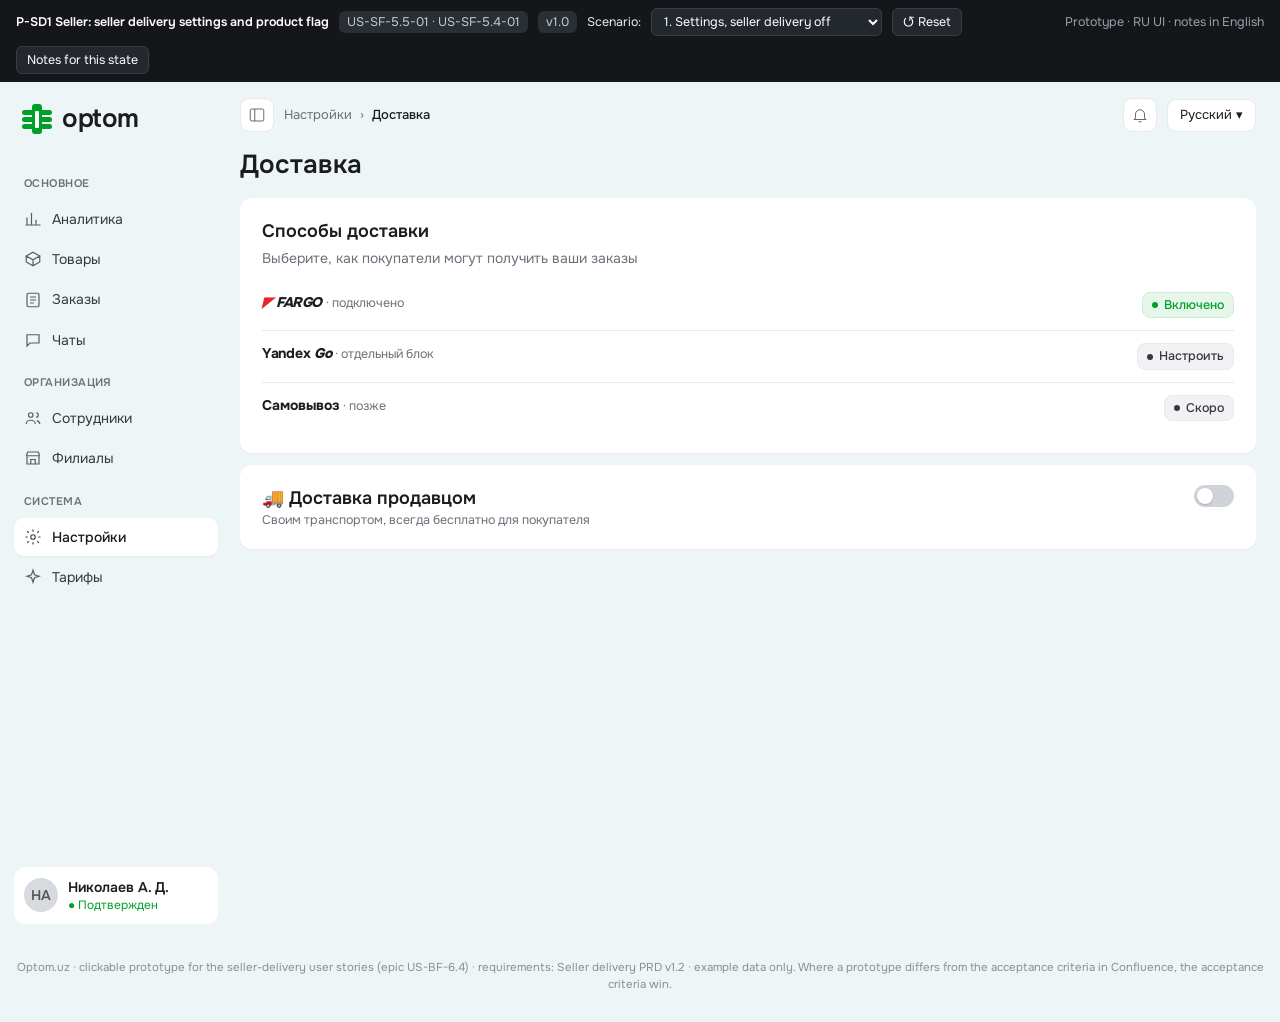
==== p-sd1-seller-settings.html @ 1b6c8b8e "Seller delivery prototypes P-SD1 - P-SD4 v1.0 Co-Authored-By: Claude Opus 5.5 <noreply@anthropic.com" ====
<!doctype html>
<html lang="ru"><head><meta charset="utf-8"><meta name="robots" content="noindex,nofollow"><meta name="viewport" content="width=device-width,initial-scale=1">
<title>P-SD1 Seller: delivery settings</title>
<link rel="preconnect" href="https://fonts.googleapis.com"><link href="https://fonts.googleapis.com/css2?family=Onest:wght@400;500;600;700&display=swap" rel="stylesheet">
<style>/* Optom.uz prototype base — colours and components taken from the Figma exports (Seller website, Buyer website, Super Admin Old) */
:root{
  --green:#00a028; --green-600:#008a22; --green-50:#e6f6ea; --green-100:#cdeed5;
  --ink:#1b1c1f; --ink-2:#38383b; --muted:#6b7079; --muted-2:#8b9189; --line:#e7e9ec; --line-2:#d9dce1;
  --bg:#f3f4f6; --card:#ffffff; --red:#d92d20; --red-50:#fdecec; --amber:#ca8504; --amber-50:#fef7c3;
  --blue:#0c75ed; --blue-50:#e8f2fe; --violet:#7a5af8; --violet-50:#f1edff;
  --radius:12px; --radius-sm:8px;
  --font:"Onest",-apple-system,BlinkMacSystemFont,"Segoe UI",Roboto,sans-serif;
}
*{box-sizing:border-box}
html,body{margin:0;padding:0}
body{font-family:var(--font);font-size:14px;line-height:1.45;color:var(--ink);background:var(--bg)}
button,input,select,textarea{font:inherit;color:inherit}
a{color:var(--green);text-decoration:none}
/* ---- prototype harness bar ---- */
.pbar{position:sticky;top:0;z-index:50;display:flex;flex-wrap:wrap;align-items:center;gap:10px;padding:8px 16px;background:#14161a;color:#e9ecef;font-size:12.5px}
.pbar b{color:#fff;font-weight:600}
.pbar .tag{background:#2a2e35;border-radius:6px;padding:2px 8px;color:#c6cbd2}
.pbar select{background:#23272e;border:1px solid #3a3f47;border-radius:6px;color:#fff;padding:4px 8px;max-width:420px}
.pbar .sp{flex:1}
.pbar button{background:#23272e;border:1px solid #3a3f47;border-radius:6px;color:#fff;padding:4px 10px;cursor:pointer}
.pbar button.on{background:var(--green);border-color:var(--green)}
.notes{position:fixed;right:16px;bottom:16px;width:380px;max-height:60vh;overflow:auto;z-index:60;background:#fffef5;border:1px solid #eadf9f;border-radius:12px;box-shadow:0 12px 30px rgba(0,0,0,.18);padding:14px 16px;font-size:12.5px;display:none}
.notes.show{display:block}
.notes h4{margin:0 0 6px;font-size:13px}
.notes ul{margin:4px 0 0 16px;padding:0}
.notes li{margin:3px 0}
.notes .src{color:#6b6200;font-size:11.5px;margin-top:8px}
/* ---- seller / admin shell ---- */
.shell{display:grid;grid-template-columns:232px 1fr;min-height:calc(100vh - 40px)}
.side{padding:18px 14px;display:flex;flex-direction:column;gap:2px}
.logo{display:flex;align-items:center;gap:8px;font-weight:600;font-size:26px;letter-spacing:-.5px;margin:0 6px 22px;color:var(--ink)}
.logo svg{flex:none}
.side .grp{font-size:11px;font-weight:600;color:var(--muted);letter-spacing:.04em;text-transform:uppercase;margin:14px 10px 6px}
.nav{display:flex;align-items:center;gap:10px;padding:9px 10px;border-radius:10px;color:var(--ink-2);cursor:default}
.nav.on{background:#fff;box-shadow:0 1px 2px rgba(0,0,0,.05);color:var(--ink);font-weight:500}
.nav svg{width:18px;height:18px;stroke:currentColor;fill:none;stroke-width:1.6;opacity:.8}
.side .me{margin-top:auto;background:#fff;border-radius:12px;padding:10px;display:flex;gap:10px;align-items:center}
.ava{width:34px;height:34px;border-radius:50%;background:#d7dbe0;display:grid;place-items:center;font-weight:600;color:#555;flex:none}
.me small{display:block;color:var(--green);font-size:12px}
.main{padding:16px 24px 40px 8px;min-width:0}
.top{display:flex;align-items:center;gap:10px;margin-bottom:14px}
.iconbtn{width:34px;height:34px;border-radius:9px;background:#fff;border:1px solid var(--line);display:grid;place-items:center}
.crumbs{color:var(--muted);font-size:13px;display:flex;gap:8px;align-items:center}
.crumbs b{color:var(--ink);font-weight:500}
.top .sp{flex:1}
.lang{background:#fff;border:1px solid var(--line);border-radius:9px;padding:6px 12px;font-size:13px}
.h1{font-size:26px;font-weight:600;margin:6px 0 14px;display:flex;align-items:center;gap:10px}
/* ---- components ---- */
.card{background:var(--card);border-radius:var(--radius);padding:20px 22px;box-shadow:0 1px 2px rgba(16,24,40,.04)}
.card+.card{margin-top:12px}
.card h3{margin:0 0 4px;font-size:18px;font-weight:600}
.sub{color:var(--muted);margin:0}
.row{display:flex;gap:12px;align-items:center}
.grid2{display:grid;grid-template-columns:1fr 1fr;gap:14px}
.sec{display:grid;grid-template-columns:240px 1fr;gap:24px;padding:20px 0;border-top:1px solid var(--line)}
.sec>.lbl{font-weight:600}
.sec>.lbl .sub{font-weight:400;font-size:13px;margin-top:4px}
.field{display:flex;flex-direction:column;gap:6px;margin-bottom:14px}
.field label{font-size:13px;font-weight:500}
.inp{border:1px solid var(--line-2);border-radius:10px;padding:10px 12px;background:#fff;outline:none;width:100%}
.inp:focus{border-color:var(--green);box-shadow:0 0 0 3px var(--green-50)}
.inp.err{border-color:var(--red)}
.inp[disabled]{background:#f6f7f9;color:var(--muted)}
.err-t{color:var(--red);font-size:12.5px}
.hint{color:var(--muted);font-size:12.5px}
.btn{border:1px solid transparent;border-radius:10px;padding:10px 18px;font-weight:600;cursor:pointer;display:inline-flex;align-items:center;gap:8px;white-space:nowrap}
.btn.pri{background:var(--green);color:#fff}
.btn.pri:hover{background:var(--green-600)}
.btn.pri[disabled]{background:#9fd8ad;cursor:not-allowed}
.btn.out{background:#fff;border-color:var(--line-2);color:var(--ink)}
.btn.soft{background:var(--green-50);color:var(--green)}
.btn.dan{background:var(--red-50);color:var(--red)}
.btn.danfill{background:var(--red);color:#fff}
.btn.link{background:none;padding:6px 4px;color:var(--green)}
.btn.sm{padding:6px 12px;font-size:13px;border-radius:8px}
.btn[disabled]{opacity:.55;cursor:not-allowed}
.pill{display:inline-flex;align-items:center;gap:6px;border-radius:8px;padding:3px 9px;font-size:12.5px;font-weight:500;border:1px solid transparent}
.pill::before{content:"";width:6px;height:6px;border-radius:50%;background:currentColor}
.pill.g{background:var(--green-50);color:var(--green);border-color:var(--green-100)}
.pill.v{background:var(--violet-50);color:var(--violet);border-color:#ddd3ff}
.pill.a{background:#fff6e0;color:#b54708;border-color:#fde7b0}
.pill.r{background:var(--red-50);color:var(--red);border-color:#f9c9c4}
.pill.n{background:#f1f2f4;color:var(--ink-2);border-color:var(--line)}
.pill.b{background:var(--blue-50);color:var(--blue);border-color:#c9e0fd}
.alert{border-radius:12px;padding:14px 16px;display:flex;gap:12px;align-items:flex-start;border-left:4px solid}
.alert .ic{width:22px;height:22px;border-radius:50%;display:grid;place-items:center;color:#fff;font-weight:700;font-size:13px;flex:none}
.alert.w{background:var(--amber-50);border-color:var(--amber)} .alert.w .ic{background:var(--amber)}
.alert.e{background:var(--red-50);border-color:var(--red)} .alert.e .ic{background:var(--red)}
.alert.i{background:var(--blue-50);border-color:var(--blue)} .alert.i .ic{background:var(--blue)}
.alert.s{background:var(--green-50);border-color:var(--green)} .alert.s .ic{background:var(--green)}
.alert b{display:block;margin-bottom:2px}
.toggle{position:relative;width:40px;height:22px;border-radius:12px;background:#d0d4da;border:none;cursor:pointer;flex:none;transition:.15s}
.toggle::after{content:"";position:absolute;top:3px;left:3px;width:16px;height:16px;border-radius:50%;background:#fff;transition:.15s;box-shadow:0 1px 2px rgba(0,0,0,.2)}
.toggle.on{background:var(--green)}
.toggle.on::after{left:21px}
.toggle[disabled]{opacity:.45;cursor:not-allowed}
.chk{display:flex;gap:10px;align-items:flex-start;cursor:pointer;margin:8px 0}
.chk input{width:18px;height:18px;accent-color:var(--green);margin-top:2px;flex:none}
table.t{width:100%;border-collapse:collapse}
table.t th{background:#f6f7f9;text-align:left;font-size:12.5px;font-weight:500;color:var(--muted);padding:10px 12px}
table.t td{border-top:1px solid var(--line);padding:12px;vertical-align:middle}
.kv{display:flex;gap:10px;padding:12px 0;border-top:1px solid var(--line);align-items:flex-start}
.kv:first-of-type{border-top:none}
.kv .k{color:var(--muted)}
.kv svg{width:20px;height:20px;stroke:var(--muted);fill:none;stroke-width:1.6;flex:none;margin-top:1px}
.modal-bg{position:fixed;inset:0;background:rgba(16,18,22,.45);display:grid;place-items:center;z-index:40;padding:20px}
.modal{background:#fff;border-radius:16px;width:min(560px,100%);max-height:90vh;overflow:auto;padding:22px 24px;box-shadow:0 20px 50px rgba(0,0,0,.25)}
.modal h3{margin:0 0 6px;font-size:19px}
.modal .acts{display:flex;justify-content:flex-end;gap:10px;margin-top:18px}
.toast{position:fixed;left:50%;bottom:24px;transform:translateX(-50%);background:#1b1c1f;color:#fff;border-radius:10px;padding:10px 16px;z-index:70;box-shadow:0 10px 30px rgba(0,0,0,.25);font-size:13.5px}
.digits{display:flex;gap:6px;align-items:flex-end}
.digit{background:#eceef1;border-radius:10px;width:42px;height:52px;display:grid;place-items:center;font-size:24px;font-weight:600}
.dsep{font-size:24px;font-weight:600;padding:0 4px 12px}
.ycard{border:1.5px solid var(--line-2);border-radius:12px;padding:12px 14px;display:flex;gap:12px;align-items:center;cursor:pointer;background:#fff}
.ycard.on{border-color:var(--green);background:var(--green-50)}
.ycard .r{width:18px;height:18px;border-radius:50%;border:2px solid var(--line-2);flex:none}
.ycard.on .r{border:5px solid var(--green)}
.ycard[aria-disabled=true]{opacity:.5;cursor:not-allowed}
.yglogo{font-weight:700;letter-spacing:-.3px}
.yglogo i{font-style:italic;font-weight:800}
.code-big{font-size:30px;letter-spacing:6px;font-weight:700;background:#f6f7f9;border-radius:10px;padding:8px 14px;display:inline-block}
.steps{display:flex;justify-content:space-between;position:relative;margin:6px 0 4px}
.steps::before{content:"";position:absolute;left:20px;right:20px;top:17px;height:2px;background:var(--line)}
.step{position:relative;text-align:center;flex:1;color:var(--muted);font-size:13px}
.step .dot{width:36px;height:36px;border-radius:10px;margin:0 auto 6px;background:#fff;border:1.5px solid var(--line-2);display:grid;place-items:center}
.step.on{color:var(--green);font-weight:500}
.step.on .dot{background:var(--green-50);border-color:var(--green)}
.timeline .it{display:flex;gap:12px;padding:8px 0}
.timeline .it .d{width:30px;height:30px;border-radius:50%;background:#f1f2f4;display:grid;place-items:center;flex:none;font-size:13px}
.timeline .it small{display:block;color:var(--muted)}
.muted{color:var(--muted)}
.small{font-size:12.5px}
.mt8{margin-top:8px}.mt12{margin-top:12px}.mt16{margin-top:16px}.mb0{margin-bottom:0}
.spin{width:16px;height:16px;border:2px solid #c8ead1;border-top-color:var(--green);border-radius:50%;animation:sp 0.8s linear infinite;display:inline-block}
@keyframes sp{to{transform:rotate(360deg)}}
.ann{outline:2px dashed #f0b400;outline-offset:3px;border-radius:12px}

:root{--blue:#0c75ed;--ab:#eef5f7}
body{background:var(--ab)}
.ash{display:grid;grid-template-columns:232px 1fr;min-height:calc(100vh - 44px)}
.aside{background:#fff;padding:22px 16px}
.aside .logo{font-size:27px;margin:0 0 28px 12px}
.anav{display:flex;align-items:center;gap:12px;padding:10px 14px;border-radius:10px;font-weight:500;color:#1b1c1f;cursor:default;margin-bottom:4px}
.anav svg{width:20px;height:20px;fill:none;stroke:currentColor;stroke-width:1.6}
.anav.on{background:var(--blue);color:#fff}
.anav .ch{margin-left:auto;font-size:11px;opacity:.6}
.asub{padding:8px 14px 8px 48px;border-radius:8px;color:#4b5563;font-size:14px;margin-bottom:2px;cursor:pointer}
.asub.on{background:#e8f1fd;color:var(--blue);font-weight:500}
.atop{display:flex;justify-content:flex-end;gap:12px;align-items:center;padding:16px 28px;background:#fff}
.abox{border:1px solid var(--line);border-radius:10px;padding:8px 12px;display:flex;gap:8px;align-items:center;background:#fff}
.abox select{border:none;font:inherit;background:transparent;font-weight:500;outline:none}
.apanel{background:#fff;border-radius:14px;margin:24px 28px;padding:24px 26px}
.apanel h1{font-size:24px;margin:0 0 18px;font-weight:600;display:flex;align-items:center;gap:12px}
.apanel h1 .btn{font-size:14px}
.back{width:30px;height:30px;border-radius:50%;display:inline-flex;align-items:center;justify-content:center;color:#555;cursor:pointer}
.tabs{display:flex;gap:6px;border-bottom:1px solid var(--line);margin-bottom:18px}
.tab{padding:10px 14px;cursor:pointer;color:var(--muted);font-weight:500;border-bottom:2px solid transparent;margin-bottom:-1px}
.tab.on{color:var(--ink);border-bottom-color:var(--green)}
.tab .cnt{background:#fde8e7;color:var(--red);border-radius:10px;padding:1px 7px;font-size:12px;margin-left:6px}
.flt{display:flex;gap:10px;margin-bottom:14px;flex-wrap:wrap}
.flt .s{display:flex;flex:1;min-width:260px;border:1px solid var(--green);border-radius:10px;overflow:hidden}
.flt .s input{flex:1;border:none;padding:9px 12px;outline:none;font:inherit}
.flt .s button{background:var(--green);color:#fff;border:none;padding:0 18px;font-weight:600;font:inherit}
.gsel{background:#f2f3f5;border:none;border-radius:10px;padding:9px 12px;font:inherit;min-width:190px}
.chip{display:inline-block;border-radius:5px;padding:2px 8px;font-size:12px;color:#fff;font-weight:500;white-space:nowrap}
.c-blue{background:#1d5fd1}.c-or{background:#f0a020}.c-pur{background:#7a29e0}.c-cy{background:#16a3d9}.c-gr{background:#1fa83c}.c-red{background:#d92d20}.c-gray{background:#5f6368}
.go{width:30px;height:30px;border-radius:50%;background:#e6f6ea;color:var(--green);display:inline-flex;align-items:center;justify-content:center;cursor:pointer;font-weight:700}
.gin{background:#f2f3f5;border-radius:10px;padding:10px 12px;color:#4b5563;min-height:40px}
.g3{display:grid;grid-template-columns:repeat(3,1fr);gap:14px}
.att{border:1px solid var(--line);border-radius:12px;margin-top:12px;overflow:hidden}
.att .hd{display:flex;align-items:center;gap:10px;padding:12px 16px;background:#fafbfc;border-bottom:1px solid var(--line)}
.att .bd{padding:14px 16px}
.prices{display:grid;grid-template-columns:repeat(4,1fr);gap:10px;margin:12px 0}
.pr{border:1px solid var(--line);border-radius:10px;padding:10px 12px}
.pr small{display:block;color:var(--muted);font-size:12px}
.pr b{font-size:17px;font-weight:600}
.pr.hl{border-color:#f5c26b;background:#fffaf0}
.dl{display:grid;grid-template-columns:repeat(3,1fr);gap:6px 18px;font-size:13.5px}
.dl div span{color:var(--muted)}
.log{background:#0f1720;color:#d6e2ee;border-radius:10px;padding:12px;font:12px/1.5 ui-monospace,Menlo,monospace;max-height:340px;overflow:auto;white-space:pre-wrap}
.log .m{color:#7dd3fc}.log .ok{color:#86efac}.log .bad{color:#fca5a5}
.swrow{display:flex;align-items:flex-start;gap:16px;padding:16px 0;border-bottom:1px solid var(--line)}
.swrow .tx{flex:1}
.mono{font-family:ui-monospace,Menlo,monospace;font-size:12.5px}
.ro-note{font-size:12.5px;color:var(--muted);background:#f6f7f9;border-radius:8px;padding:6px 10px;display:inline-block}
.radio-l{display:flex;gap:10px;align-items:flex-start;border:1px solid var(--line);border-radius:10px;padding:10px 12px;margin-top:8px;cursor:pointer}
.radio-l.on{border-color:var(--green);background:var(--green-50)}
textarea.inp{min-height:76px;resize:vertical}

.og{display:grid;grid-template-columns:1fr 330px;gap:12px;align-items:start}
.prod{display:flex;align-items:center;gap:12px}
.thumb{width:40px;height:40px;border-radius:8px;background:linear-gradient(135deg,#e8d8d8,#c9b3b3)}
.price-line{background:#f6f7f9;border-radius:10px;padding:10px 12px;margin-top:12px;font-size:13.5px}
.price-line b{font-weight:600}
.preset{border:1.5px solid var(--line-2);border-radius:10px;padding:10px 12px;cursor:pointer;display:flex;gap:10px;align-items:center}
.preset.on{border-color:var(--green);background:var(--green-50)}
.preset .r{width:16px;height:16px;border-radius:50%;border:2px solid var(--line-2);flex:none}
.preset.on .r{border:5px solid var(--green)}
.presets{display:grid;grid-template-columns:1fr 1fr;gap:8px}
.courier{display:flex;gap:14px;align-items:center;background:#f6f7f9;border-radius:12px;padding:12px 14px}
.cnt{font-variant-numeric:tabular-nums;font-weight:600}

.buyer{background:#fff;min-height:100vh}
.strip{background:#1b1c1f;color:#e9ecef;font-size:13px;display:flex;justify-content:space-between;padding:10px 7%}
.strip span+span{margin-left:28px}
.bh{display:flex;align-items:center;gap:18px;padding:14px 7%;border-bottom:1px solid var(--line)}
.bh .logo{margin:0;font-size:30px}
.srch{flex:1;display:flex;border:2px solid var(--green);border-radius:10px;overflow:hidden}
.srch input{flex:1;border:none;padding:9px 12px;outline:none}
.srch button{background:var(--green);color:#fff;border:none;padding:0 20px;font-weight:600}
.wrapb{padding:24px 7% 60px}
.cg{display:grid;grid-template-columns:1fr 330px;gap:40px;align-items:start}
.blk{margin-bottom:26px}
.blk h2{font-size:19px;margin:0 0 4px;font-weight:600}
.box{border:1px solid var(--line);border-radius:14px;padding:4px 16px}
.opt{display:flex;gap:12px;align-items:center;padding:14px 0}
.opt+.opt{border-top:1px solid var(--line)}
.radio{width:18px;height:18px;border-radius:50%;border:2px solid var(--line-2);flex:none}
.radio.on{border:5px solid var(--green)}
.tiles{display:grid;grid-template-columns:repeat(4,1fr);gap:10px;margin-top:12px}
.tile{border:1px solid var(--line-2);border-radius:12px;padding:14px;height:84px;display:flex;flex-direction:column;justify-content:space-between;cursor:pointer;background:#fff}
.tile.on{border-color:var(--green);background:var(--green-50)}
.tile .lg{font-size:17px}
.sumc{border-radius:16px;box-shadow:0 2px 12px rgba(16,24,40,.08);padding:20px 22px}
.sumc .ln{display:flex;justify-content:space-between;margin:7px 0;color:var(--muted)}
.sumc .ln b{color:var(--ink);font-weight:600}
.sumc .tot{display:flex;justify-content:space-between;border-top:1px solid var(--line);padding-top:14px;margin-top:12px;font-size:18px;font-weight:600}
.big{width:100%;justify-content:center;padding:15px;font-size:16px;border-radius:12px;margin-top:16px}
.ygopts{display:grid;gap:8px;margin-top:12px}
.valid{display:flex;align-items:center;gap:10px;font-size:13px;color:var(--muted);margin-top:10px}
.demo{background:#fff3c4;border:1px dashed #d9b400;color:#6b5600;border-radius:6px;padding:2px 8px;font-size:11.5px;cursor:pointer}
.adr{display:grid;grid-template-columns:repeat(4,1fr);gap:10px}
.oc{display:grid;grid-template-columns:1fr 330px;gap:40px;align-items:start}
.track{border:1px solid var(--line);border-radius:14px;padding:16px 18px;margin-top:14px}
/* ---- seller-delivery additions ---- */
.phonewrap{display:flex;justify-content:center;padding:24px 0 40px}
.phone{width:390px;min-height:780px;border:11px solid #15171a;border-radius:44px;background:#f3f4f6;overflow:hidden;position:relative;box-shadow:0 20px 50px rgba(0,0,0,.18)}
.phone .sb{height:34px;display:flex;justify-content:space-between;align-items:center;padding:0 22px;font-size:13px;font-weight:600;background:#fff}
.phone .ah{background:#fff;padding:10px 16px 12px;display:flex;align-items:center;gap:10px;border-bottom:1px solid var(--line)}
.phone .ah b{font-size:17px}
.phone .pc{padding:12px}
.phone .card{padding:14px 14px;border-radius:14px}
.phone .btn{padding:11px 14px}
.phone .tabbar{position:absolute;left:0;right:0;bottom:0;background:#fff;border-top:1px solid var(--line);display:flex;justify-content:space-around;padding:8px 0 14px;font-size:11px;color:var(--muted)}
.phone .tabbar .on{color:var(--green);font-weight:600}
.phone .sheet{position:absolute;left:0;right:0;bottom:0;background:#fff;border-radius:20px 20px 0 0;padding:18px 16px 26px;box-shadow:0 -10px 30px rgba(0,0,0,.15);z-index:5}
.cityrow{display:grid;grid-template-columns:1fr 200px 34px;gap:8px;align-items:center;margin-top:8px}
.brblock{border:1px solid var(--line);border-radius:12px;padding:12px 14px;margin-top:10px}
.brblock.on{border-color:var(--green-100);background:#fbfefb}
.x{width:34px;height:38px;border-radius:9px;border:1px solid var(--line-2);background:#fff;cursor:pointer;color:var(--muted)}
.counter{float:right;color:var(--muted);font-size:12px}
.sdcard{border:1.5px solid var(--line-2);border-radius:12px;padding:14px;display:flex;gap:12px;align-items:flex-start;cursor:pointer;background:#fff;margin-top:12px}
.sdcard.on{border-color:var(--green);background:var(--green-50)}
.sdcard.off{background:#f6f7f9;cursor:not-allowed;color:var(--muted)}
.sdcard .r{width:18px;height:18px;border-radius:50%;border:2px solid var(--line-2);flex:none;margin-top:2px}
.sdcard.on .r{border:5px solid var(--green)}
.sdcard .why{color:var(--red);font-size:13px;margin-top:4px}
.info{display:inline-grid;place-items:center;width:18px;height:18px;border-radius:50%;background:#eceef1;color:var(--ink-2);font-size:11px;font-weight:700;cursor:pointer;margin-left:6px;vertical-align:middle}
.tip{background:#1b1c1f;color:#fff;border-radius:10px;padding:10px 12px;font-size:12.5px;margin-top:8px;max-width:420px}
.codebox{display:flex;gap:8px;justify-content:center;margin:14px 0}
.codebox input{width:52px;height:60px;text-align:center;font-size:26px;font-weight:600;border:1.5px solid var(--line-2);border-radius:12px;outline:none}
.codebox input:focus{border-color:var(--green)}
.overdue{color:var(--red);font-weight:600}
.dflt{border:1px solid var(--line);border-radius:14px;padding:16px;background:#fff}
.dflt h4{margin:14px 0 8px;font-size:15px}
.dflt h4:first-child{margin-top:0}
.fopt{display:flex;align-items:center;gap:10px;padding:6px 0;cursor:pointer}
.fopt .radio{width:18px;height:18px}
.chipf{display:inline-block;border:1px solid var(--line);border-radius:18px;padding:5px 12px;margin:0 6px 6px 0;font-size:13px;background:#f6f7f9}
.pgrid{display:grid;grid-template-columns:repeat(3,1fr);gap:14px}
.pcard{background:#fff;border:1px solid var(--line);border-radius:14px;padding:10px}
.pcard .img{height:120px;border-radius:10px;background:linear-gradient(135deg,#eef0ec,#d9dfd6);margin-bottom:8px}
.pcard .pr{font-weight:700;font-size:16px}
.ptag{display:inline-block;font-size:11.5px;border-radius:6px;padding:2px 7px;background:#f1f2f4;color:var(--ink-2);margin-top:6px}
.empty{text-align:center;color:var(--muted);padding:50px 0}
.addrpick{position:fixed;inset:0;background:rgba(16,18,22,.45);display:grid;place-items:center;z-index:45}
.reasons label{display:flex;gap:10px;align-items:center;border:1px solid var(--line);border-radius:10px;padding:10px 12px;margin-top:8px;cursor:pointer}
.reasons label.on{border-color:var(--green);background:var(--green-50)}
.notif{background:#fff;border-radius:16px;box-shadow:0 10px 30px rgba(0,0,0,.15);padding:12px 14px;display:flex;gap:10px;max-width:360px}
.notif .ic2{width:36px;height:36px;border-radius:10px;background:var(--green);color:#fff;display:grid;place-items:center;font-weight:700;flex:none}
</style></head><body>
<div id="app"></div><p style="text-align:center;color:#8b9189;font-size:11.5px;margin:18px 0 28px">Optom.uz · clickable prototype for the seller-delivery user stories (epic US-BF-6.4) · requirements: Seller delivery PRD v1.2 · example data only. Where a prototype differs from the acceptance criteria in Confluence, the acceptance criteria win.</p>
<script>// Prototype harness: scenario picker, notes panel, toasts, icons, seller shell
const $ = (s, r = document) => r.querySelector(s);
const esc = s => String(s).replace(/[&<>"]/g, c => ({ "&": "&amp;", "<": "&lt;", ">": "&gt;", '"': "&quot;" }[c]));
const som = n => Math.round(n).toLocaleString("ru-RU").replace(/,/g, " ") + " сум";
const ICON = {
  chart: '<svg viewBox="0 0 24 24"><path d="M4 20V10M10 20V4M16 20v-7M22 20H2"/></svg>',
  box: '<svg viewBox="0 0 24 24"><path d="M21 8l-9-5-9 5 9 5 9-5zM3 8v8l9 5 9-5V8M12 13v8"/></svg>',
  list: '<svg viewBox="0 0 24 24"><rect x="4" y="3" width="16" height="18" rx="2"/><path d="M8 8h8M8 12h8M8 16h5"/></svg>',
  chat: '<svg viewBox="0 0 24 24"><path d="M4 5h16v11H8l-4 4z"/></svg>',
  users: '<svg viewBox="0 0 24 24"><circle cx="9" cy="8" r="3"/><path d="M3 20c0-3 3-5 6-5s6 2 6 5M16 11a3 3 0 1 0 0-6M21 20c0-2-1.5-4-4-4.6"/></svg>',
  store: '<svg viewBox="0 0 24 24"><path d="M3 9l2-5h14l2 5M4 9v11h16V9M3 9h18M9 20v-6h6v6"/></svg>',
  gear: '<svg viewBox="0 0 24 24"><circle cx="12" cy="12" r="3"/><path d="M12 2v3M12 19v3M4.2 4.2l2.1 2.1M17.7 17.7l2.1 2.1M2 12h3M19 12h3M4.2 19.8l2.1-2.1M17.7 6.3l2.1-2.1"/></svg>',
  spark: '<svg viewBox="0 0 24 24"><path d="M12 3l2 6 6 2-6 2-2 6-2-6-6-2 6-2z"/></svg>',
  truck: '<svg viewBox="0 0 24 24"><path d="M2 6h12v10H2zM14 10h4l3 3v3h-7"/><circle cx="6" cy="18" r="2"/><circle cx="17" cy="18" r="2"/></svg>',
  pin: '<svg viewBox="0 0 24 24"><path d="M12 22s7-7 7-12a7 7 0 1 0-14 0c0 5 7 12 7 12z"/><circle cx="12" cy="10" r="2.5"/></svg>',
  phone: '<svg viewBox="0 0 24 24"><path d="M5 3h4l2 5-3 2a12 12 0 0 0 6 6l2-3 5 2v4a2 2 0 0 1-2 2A18 18 0 0 1 3 5a2 2 0 0 1 2-2z"/></svg>',
  cal: '<svg viewBox="0 0 24 24"><rect x="3" y="5" width="18" height="16" rx="2"/><path d="M3 10h18M8 3v4M16 3v4"/></svg>',
  card: '<svg viewBox="0 0 24 24"><rect x="2" y="5" width="20" height="14" rx="2"/><path d="M2 10h20"/></svg>',
  msg: '<svg viewBox="0 0 24 24"><path d="M4 5h16v11H8l-4 4z"/></svg>',
  user: '<svg viewBox="0 0 24 24"><circle cx="12" cy="8" r="4"/><path d="M4 21c0-4 4-6 8-6s8 2 8 6"/></svg>',
  bell: '<svg viewBox="0 0 24 24"><path d="M6 16V11a6 6 0 0 1 12 0v5l2 2H4zM10 21h4"/></svg>',
  globe: '<svg viewBox="0 0 24 24"><circle cx="12" cy="12" r="9"/><path d="M3 12h18M12 3c3 3 3 15 0 18M12 3c-3 3-3 15 0 18"/></svg>',
  side: '<svg viewBox="0 0 24 24"><rect x="3" y="4" width="18" height="16" rx="2"/><path d="M9 4v16"/></svg>',
};
const LOGO = '<span class="logo"><svg width="34" height="34" viewBox="0 0 34 34"><rect x="12" y="2" width="10" height="30" rx="3" fill="#00a028"/><rect x="2" y="8" width="30" height="5" rx="2.5" fill="#00a028"/><rect x="2" y="15" width="30" height="5" rx="2.5" fill="#00a028"/><rect x="2" y="22" width="30" height="5" rx="2.5" fill="#00a028"/><rect x="15" y="9" width="4" height="17" rx="1" fill="#fff"/></svg>optom</span>';
const YG = '<span class="yglogo">Yandex <i>Go</i></span>';
const FARGO = '<span style="font-weight:800;font-style:italic;letter-spacing:-.5px"><span style="color:#e3262e">◤</span> FARGO</span>';

function sellerShell(active, crumbs, content) {
  const nav = (k, ic, t) => `<div class="nav ${active === k ? "on" : ""}">${ICON[ic]}${t}</div>`;
  return `<div class="shell"><aside class="side">${LOGO}
    <div class="grp">Основное</div>${nav("an", "chart", "Аналитика")}${nav("pr", "box", "Товары")}${nav("or", "list", "Заказы")}${nav("ch", "chat", "Чаты")}
    <div class="grp">Организация</div>${nav("em", "users", "Сотрудники")}${nav("br", "store", "Филиалы")}
    <div class="grp">Система</div>${nav("se", "gear", "Настройки")}${nav("ta", "spark", "Тарифы")}
    <div class="me"><span class="ava">НА</span><div><b style="font-weight:600">Николаев А. Д.</b><small>● Подтвержден</small></div></div></aside>
    <main class="main"><div class="top"><span class="iconbtn">${ICON.side.replace("<svg", '<svg width="18" height="18" fill="none" stroke="#38383b"')}</span><div class="crumbs">${crumbs}</div><span class="sp"></span><span class="iconbtn">${ICON.bell.replace("<svg", '<svg width="18" height="18" fill="none" stroke="#38383b"')}</span><span class="lang">Русский ▾</span></div>${content}</main></div>`;
}

// ---- harness ----
const H = { scen: [], cur: null, notesOn: false };
function harness(meta, scenarios) {
  H.scen = scenarios;
  const bar = document.createElement("div"); bar.className = "pbar";
  bar.innerHTML = `<b>${esc(meta.title)}</b><span class="tag">${esc(meta.stories)}</span><span class="tag">v${meta.version}</span>
    <span>Scenario:</span><select id="scen">${scenarios.map((s, i) => `<option value="${i}">${i + 1}. ${esc(s.label)}</option>`).join("")}</select>
    <button id="reset" title="Reset the current scenario">↺ Reset</button><span class="sp"></span>
    <span style="color:#9aa1ab">Prototype · RU UI · notes in English</span>
    <button id="ntoggle">Notes for this state</button>`;
  document.body.prepend(bar);
  const notes = document.createElement("div"); notes.className = "notes"; notes.id = "notes"; document.body.append(notes);
  $("#scen").onchange = e => go(+e.target.value);
  $("#reset").onclick = () => go(+$("#scen").value);
  $("#ntoggle").onclick = () => { H.notesOn = !H.notesOn; notes.classList.toggle("show", H.notesOn); $("#ntoggle").classList.toggle("on", H.notesOn); };
  const q = new URLSearchParams(location.hash.slice(1)), qs = new URLSearchParams(location.search); go(+(q.get("s") || qs.get("s") || 0));
}
function go(i) {
  const s = H.scen[i]; if (!s) return; H.cur = s; $("#scen").value = i; history.replaceState(null, "", "#s=" + i);
  s.apply(); setNotes(s.notes, s.src);
}
function setNotes(list, src) {
  $("#notes").innerHTML = `<h4>What this state shows</h4><ul>${(list || []).map(n => `<li>${n}</li>`).join("")}</ul>${src ? `<div class="src">${src}</div>` : ""}`;
}
let toastT;
function toast(t) { let el = $(".toast"); if (!el) { el = document.createElement("div"); el.className = "toast"; document.body.append(el); } el.textContent = t; el.style.display = "block"; clearTimeout(toastT); toastT = setTimeout(() => el.style.display = "none", 3200); }
function modal(html) { closeModal(); const bg = document.createElement("div"); bg.className = "modal-bg"; bg.id = "mbg"; bg.innerHTML = `<div class="modal">${html}</div>`; document.body.append(bg); return bg; }
function closeModal() { const m = $("#mbg"); if (m) m.remove(); }

// When embedded in a narrow frame (e.g. Confluence iFrame), scale the desktop layout down to fit
(function fitFrame() {
  if (window === window.top) return;
  const apply = () => { const w = document.documentElement.clientWidth; document.documentElement.style.zoom = w < 1280 ? (w / 1280).toFixed(3) : ""; };
  apply(); window.addEventListener("resize", apply);
})();


// P-SD1 Seller: seller-delivery settings and product flag
const TERMS = [["D0_1", "Сегодня или завтра"], ["D2_3", "2–3 дня"], ["D4_7", "4–7 дней"], ["D8_14", "8–14 дней"], ["D15_30", "15–30 дней"]];
const CITIES = ["Ташкент", "Чирчик", "Ангрен", "Алмалык", "Самарканд", "Бухара", "Андижан", "Наманган", "Фергана", "Карши", "Навои", "Нукус"];
const PRODUCTS = [{ n: "Холодильник Artel HD 455", p: 6300000, m: 1, f: false }, { n: "Стиральная машина LG F2J3", p: 5200000, m: 1, f: false }, { n: "Стулья офисные (комплект)", p: 450000, m: 2, f: false },
  { n: "Бумажные стаканы 250 мл", p: 900, m: 500, f: false }, { n: "Кружки керамические", p: 35000, m: 12, f: true }, { n: "Витринный холодильник", p: 4100000, m: 1, f: true }];
const BR0 = [{ id: 1, name: "Филиал Чиланзар", city: "Ташкент", ticked: false, cities: [] }, { id: 2, name: "Склад Сергели", city: "Ташкент", ticked: false, cities: [] },
  { id: 3, name: "Филиал Самарканд", city: "Самарканд", ticked: false, cities: [] }, { id: 4, name: "Новый склад (без адреса)", city: "", ticked: false, cities: [] }];
let S = {};
function reset(o) {
  closeModal();
  S = Object.assign({ view: "settings", on: false, price: "", moq: "", note: "", branches: JSON.parse(JSON.stringify(BR0)), saved: null, activeOrders: 0, adminOff: "", failSave: false, picker: null,
    flag: false, sdOn: true, negotiable: false, prodPrice: "6 300 000", dirty: false }, o || {});
  render();
}
const num = v => +String(v).replace(/\D/g, "") || 0;
function errors() {
  const e = {};
  if (!S.on) return e;
  if (S.price !== "" && (num(S.price) < 1000 || num(S.price) > 1e9)) e.price = "Введите сумму от 1 000 до 1 000 000 000 сум";
  if (S.moq !== "" && (num(S.moq) < 1 || num(S.moq) > 100000)) e.moq = "Введите количество от 1 до 100 000";
  const t = S.branches.filter(b => b.ticked);
  if (!t.length) e.br = "Выберите хотя бы один филиал, из которого вы доставляете";
  t.forEach(b => { if (!b.cities.length) e["c" + b.id] = "Добавьте хотя бы один город, куда доставляет филиал"; else if (b.cities.some(c => !c.term)) e["t" + b.id] = "Выберите срок доставки для каждого города"; });
  return e;
}
const qualify = () => PRODUCTS.filter(p => p.f || (S.price !== "" && p.p >= num(S.price)) || (S.moq !== "" && p.m >= num(S.moq))).length;
function cityRows(b, ro) {
  return b.cities.map((c, i) => `<div class="cityrow"><div class="inp" style="background:#f6f7f9">${esc(c.city)}</div>
    <select class="inp" data-term="${b.id}:${i}" ${ro ? "disabled" : ""}><option value="">Срок доставки…</option>${TERMS.map(t => `<option value="${t[0]}" ${c.term === t[0] ? "selected" : ""}>${t[1]}</option>`).join("")}</select>
    <button class="x" data-rm="${b.id}:${i}" ${ro ? "disabled" : ""} title="Удалить">✕</button></div>`).join("");
}
function branchBlock(b, e, ro) {
  if (!b.city) return `<div class="brblock"><label class="chk" style="margin:0;opacity:.55"><input type="checkbox" disabled><span><b>${esc(b.name)}</b><div class="hint">Укажите город филиала, чтобы доставлять из него · <a href="#" onclick="return false">Изменить филиал</a></div></span></label></div>`;
  return `<div class="brblock ${b.ticked ? "on" : ""}"><label class="chk" style="margin:0"><input type="checkbox" data-br="${b.id}" ${b.ticked ? "checked" : ""} ${ro ? "disabled" : ""}><span><b>${esc(b.name)}</b> <span class="muted">· ${esc(b.city)}</span></span></label>
    ${b.ticked ? `<div style="margin-left:28px"><div class="small muted mt8">Города доставки и срок</div>${cityRows(b, ro)}
      ${S.picker === b.id ? `<div class="row mt8"><select class="inp" id="cpick" style="max-width:260px"><option value="">Найдите город…</option>${CITIES.map(c => `<option>${c}</option>`).join("")}</select><span class="err-t" id="dup"></span></div>` : ""}
      ${!ro ? `<button class="btn link sm" data-add="${b.id}">＋ Добавить город</button>` : ""}
      ${e["c" + b.id] ? `<div class="err-t">${e["c" + b.id]}</div>` : ""}${e["t" + b.id] ? `<div class="err-t">${e["t" + b.id]}</div>` : ""}</div>` : ""}</div>`;
}
function sdBlock(mobile) {
  const e = errors(), ro = !!S.adminOff, valid = !Object.keys(e).length;
  const head = `<div class="row" style="justify-content:space-between;align-items:flex-start"><div><h3 style="margin:0">🚚 Доставка продавцом</h3><p class="sub small">Своим транспортом, всегда бесплатно для покупателя</p></div><button class="toggle ${S.on ? "on" : ""}" id="sw" ${ro ? "disabled" : ""}></button></div>`;
  if (S.adminOff) return `<div class="card">${head}<div class="alert e mt12"><span class="ic">!</span><div><b>Доставка продавцом отключена администратором: ${esc(S.adminOff)}</b>Обратитесь в поддержку, если не согласны.</div></div></div>`;
  if (!S.on) return `<div class="card">${head}</div>`;
  const warn = S.price === "" && S.moq === "" && !PRODUCTS.some(p => p.f) ? `<div class="alert w mt12"><span class="ic">!</span><div>Сейчас ни один товар не подходит для бесплатной доставки. Укажите порог или отметьте товары.</div></div>` : "";
  return `<div class="card">${head}
    <div class="${mobile ? "" : "grid2"} mt16"><div class="field"><label>Бесплатно, если цена товара от</label><input class="inp ${e.price ? "err" : ""}" id="price" placeholder="например, 5 000 000" value="${esc(S.price)}"><span class="hint">сум, цена со скидкой продавца</span>${e.price ? `<span class="err-t">${e.price}</span>` : ""}</div>
      <div class="field"><label>Бесплатно, если минимальный заказ от</label><input class="inp ${e.moq ? "err" : ""}" id="moq" placeholder="например, 100" value="${esc(S.moq)}"><span class="hint">шт. Минимальный заказ товара указывается в карточке товара</span>${e.moq ? `<span class="err-t">${e.moq}</span>` : ""}</div></div>
    <div class="field"><label>Условия для покупателя <span class="counter">${S.note.length}/300</span></label><textarea class="inp" id="note" maxlength="300" placeholder="Например: доставка до подъезда, разгрузка за счёт покупателя">${esc(S.note)}</textarea></div>
    <div class="pill g">Сейчас подходят товаров: ${qualify()}</div>${warn}
    <h4 style="margin:18px 0 0">Филиалы, из которых вы доставляете</h4>${S.branches.map(b => branchBlock(b, e, ro)).join("")}
    ${e.br ? `<div class="err-t mt8">${e.br}</div>` : ""}
    <div class="row mt16"><button class="btn pri" id="save" ${valid ? "" : "disabled"}>Сохранить</button>${S.saved ? `<span class="hint">Сохранено ${S.saved}</span>` : ""}</div></div>`;
}
function settingsPage() {
  const other = `<div class="card"><h3>Способы доставки</h3><p class="sub">Выберите, как покупатели могут получить ваши заказы</p>
    <div class="kv mt12"><div style="flex:1">${FARGO} <span class="muted small">· подключено</span></div><span class="pill g">Включено</span></div>
    <div class="kv"><div style="flex:1">${YG} <span class="muted small">· отдельный блок</span></div><span class="pill n">Настроить</span></div>
    <div class="kv"><div style="flex:1"><b>Самовывоз</b> <span class="muted small">· позже</span></div><span class="pill n">Скоро</span></div></div>`;
  return sellerShell("se", `Настройки <span>›</span> <b>Доставка</b>`, `<div class="h1">Доставка</div>${other}<div class="mt12">${sdBlock(false)}</div>`);
}
function productPage() {
  const dis = S.negotiable;
  return sellerShell("pr", `Товары <span>›</span> <b>Редактирование</b>`, `<div class="h1">Холодильник Artel HD 455</div>
    <div class="card"><div class="grid2"><div class="field"><label>Цена, сум</label><input class="inp" value="${esc(S.prodPrice)}"></div><div class="field"><label>Минимальный заказ, шт.</label><input class="inp" value="1"></div></div>
      <label class="chk"><input type="checkbox" id="neg" ${S.negotiable ? "checked" : ""}><span>Договорная цена</span></label>
      <div class="brblock ${S.flag && !dis ? "on" : ""}"><label class="chk" style="margin:0"><input type="checkbox" id="flag" ${S.flag && !dis ? "checked" : ""} ${dis ? "disabled" : ""}><span><b>Бесплатная доставка продавцом</b>
        <div class="hint">${dis ? "Товары с договорной ценой пока не могут доставляться продавцом бесплатно." : "Товар доставляется бесплатно, если адрес покупателя в зоне вашей доставки."}</div>
        ${!S.sdOn && !dis ? `<div class="hint" style="color:#b54708">Доставка продавцом выключена в настройках. <a href="#" onclick="return false">Открыть настройки</a></div>` : ""}</span></label></div>
      <div class="row mt16"><button class="btn out">Отмена</button><button class="btn pri" id="psave">Сохранить</button></div></div>`);
}
function mobilePage() {
  return `<div class="phonewrap"><div class="phone"><div class="sb"><span>9:41</span><span>▮▮▮ ◔</span></div><div class="ah"><span>‹</span><b>Доставка</b></div><div class="pc">${sdBlock(true)}</div>
    <div class="tabbar"><span>Главная</span><span>Заказы</span><span>Товары</span><span>Чаты</span><span class="on">Ещё</span></div></div></div>`;
}
function render() { $("#app").innerHTML = S.view === "product" ? productPage() : S.view === "mobile" ? mobilePage() : settingsPage(); bind(); }
function bind() {
  const sw = $("#sw"); if (sw) sw.onclick = () => {
    if (S.on && S.activeOrders) return offDialog();
    S.on = !S.on; render(); };
  const inp = (id, k) => { const el = $("#" + id); if (el) el.oninput = e => { S[k] = e.target.value; const p = el.selectionStart; render(); const n = $("#" + id); n.focus(); try { n.setSelectionRange(p, p); } catch (_) {} }; };
  inp("price", "price"); inp("moq", "moq"); inp("note", "note");
  document.querySelectorAll("[data-br]").forEach(c => c.onchange = () => { const b = S.branches.find(x => x.id == c.dataset.br); b.ticked = c.checked; if (b.ticked && !b.cities.length) b.cities.push({ city: b.city, term: "" }); render(); });
  document.querySelectorAll("[data-term]").forEach(s => s.onchange = () => { const [b, i] = s.dataset.term.split(":"); S.branches.find(x => x.id == b).cities[i].term = s.value; render(); });
  document.querySelectorAll("[data-rm]").forEach(s => s.onclick = () => { const [b, i] = s.dataset.rm.split(":"); S.branches.find(x => x.id == b).cities.splice(i, 1); render(); });
  document.querySelectorAll("[data-add]").forEach(s => s.onclick = () => { S.picker = +s.dataset.add; render(); });
  const cp = $("#cpick"); if (cp) cp.onchange = () => { const b = S.branches.find(x => x.id == S.picker); if (b.cities.some(c => c.city === cp.value)) { $("#dup").textContent = "Этот город уже добавлен"; return; } b.cities.push({ city: cp.value, term: "" }); S.picker = null; render(); };
  const sv = $("#save"); if (sv) sv.onclick = () => { if (S.failSave) return toast("Не удалось сохранить настройки. Попробуйте ещё раз."); S.saved = "сегодня в 03:42"; render(); toast("Настройки сохранены"); };
  const fl = $("#flag"); if (fl) fl.onchange = () => { S.flag = fl.checked; };
  const ng = $("#neg"); if (ng) ng.onchange = () => { S.negotiable = ng.checked; render(); };
  const ps = $("#psave"); if (ps) ps.onclick = () => toast(S.flag && !S.negotiable ? "Товар сохранён. Повторная модерация не нужна: изменилась только доставка" : "Товар сохранён");
}
function offDialog() {
  const m = modal(`<h3>Выключить доставку продавцом?</h3><p>У вас ${S.activeOrders} активных заказов с доставкой продавцом. Их всё равно нужно доставить.</p><div class="acts"><button class="btn out" id="keep">Оставить включённой</button><button class="btn danfill" id="off">Выключить</button></div>`);
  $("#keep", m).onclick = closeModal; $("#off", m).onclick = () => { closeModal(); S.on = false; render(); toast("Настройки сохранены"); };
}
const filled = () => { const b = JSON.parse(JSON.stringify(BR0)); b[0].ticked = true; b[0].cities = [{ city: "Ташкент", term: "D0_1" }, { city: "Чирчик", term: "D2_3" }]; b[2].ticked = true; b[2].cities = [{ city: "Самарканд", term: "D0_1" }, { city: "Бухара", term: "D4_7" }]; return b; };
harness({ title: "P-SD1 Seller: seller delivery settings and product flag", stories: "US-SF-5.5-01 · US-SF-5.4-01", version: "1.0" }, [
  { label: "Settings, seller delivery off", apply: () => reset(), notes: ["Default state: the block is off and shows nothing else (US-SF-5.5-01 AC1).", "Click the switch to turn it on (AC2). Fargo, Yandex Go and pickup are only placeholders here."], src: "Seller delivery PRD 5.1 · not designed (DR-SD5)" },
  { label: "Settings filled in, two branches", apply: () => reset({ on: true, price: "5 000 000", moq: "100", note: "Доставка до подъезда, разгрузка за счёт покупателя.", branches: filled() }), notes: ["Two branches deliver; each city has its own delivery time from five fixed ranges (AC3, AC4).", "Try \"+ Добавить город\" and pick Ташкент again to see \"Этот город уже добавлен\" (AC5).", "The live count \"Сейчас подходят товаров\" changes with the thresholds (AC10, nice to have).", "\"Новый склад\" has no city, so it cannot be ticked (AC9)."], src: "PRD 4.3, 4.6, 5.1" },
  { label: "Validation errors", apply: () => { const b = JSON.parse(JSON.stringify(BR0)); b[0].ticked = true; b[0].cities = [{ city: "Ташкент", term: "" }]; b[1].ticked = true; reset({ on: true, price: "500", branches: b }); }, notes: ["\"Сохранить\" stays disabled while any error is shown (AC6).", "Errors: price out of range, a branch without a city, a city without a delivery time."], src: "PRD 5.1 field table, M-SD12, M-SD13, M-SD26" },
  { label: "Turning off with active orders", apply: () => reset({ on: true, price: "5 000 000", branches: filled(), activeOrders: 3, saved: "вчера в 18:10" }), notes: ["Click the switch: the dialog warns that 3 active orders must still be delivered (AC11).", "\"Выключить\" turns the method off for new checkouts only."], src: "PRD SD-S9, M-SD16" },
  { label: "Switched off by the admin", apply: () => reset({ on: false, adminOff: "покупателям предлагали платную доставку" }), notes: ["The switch is locked and the admin's reason is shown (AC13). The seller cannot turn it back on."], src: "PRD SD-S10, M-SD22; US-AF-2.3-01" },
  { label: "Product form with the flag", apply: () => reset({ view: "product", flag: true }), notes: ["Checkbox \"Бесплатная доставка продавцом\" with its hint (US-SF-5.4-01 AC1).", "Saving only this field does not send the product back to moderation (AC4).", "Tick \"Договорная цена\" to see the checkbox disabled (AC5, proposed)."], src: "PRD 5.2 · not designed (DR-SD7)" },
  { label: "Flag while seller delivery is off", apply: () => reset({ view: "product", sdOn: false }), notes: ["The flag still saves; the hint says seller delivery is off and links to the settings (AC3)."], src: "PRD SD-S14, M-SD20" },
  { label: "Seller app: settings", apply: () => reset({ view: "mobile", on: true, price: "5 000 000", branches: filled() }), notes: ["The seller app has the same block, rules and messages (US-SF-5.5-01 AC15)."], src: "PRD NFR-SD7" },
]);

</script></body></html>
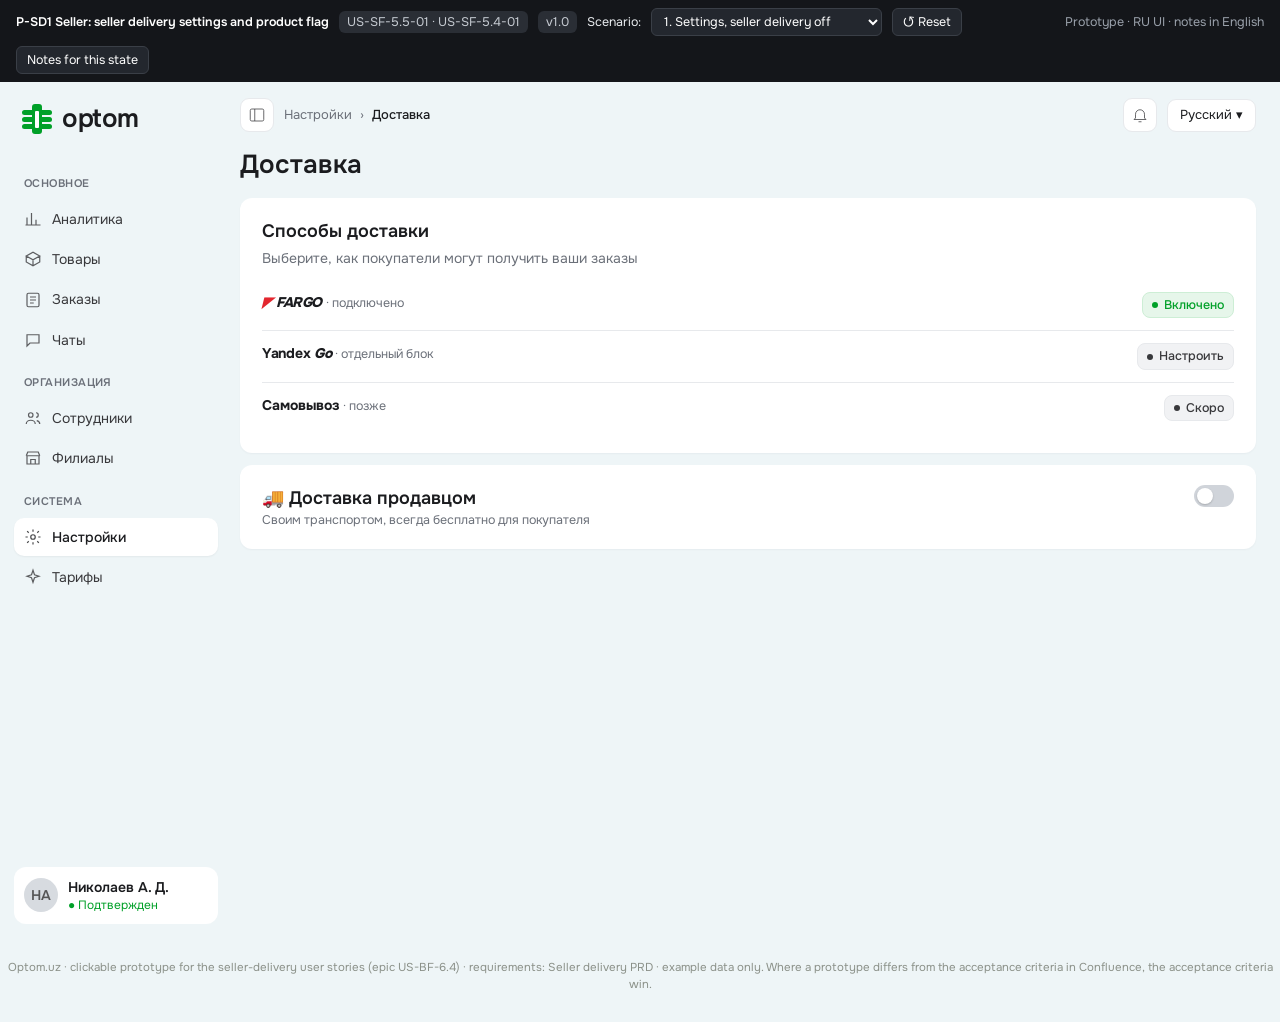
==== commit f4ec7c5e: "P-SD2 - P-SD4 v1.1: buyer's city of the City and catalogue filters PRD, Fargo 1-3 / 3-5 days, decide" ====
--- a/p-sd1-seller-settings.html
+++ b/p-sd1-seller-settings.html
@@ -284,7 +284,7 @@
 .notif{background:#fff;border-radius:16px;box-shadow:0 10px 30px rgba(0,0,0,.15);padding:12px 14px;display:flex;gap:10px;max-width:360px}
 .notif .ic2{width:36px;height:36px;border-radius:10px;background:var(--green);color:#fff;display:grid;place-items:center;font-weight:700;flex:none}
 </style></head><body>
-<div id="app"></div><p style="text-align:center;color:#8b9189;font-size:11.5px;margin:18px 0 28px">Optom.uz · clickable prototype for the seller-delivery user stories (epic US-BF-6.4) · requirements: Seller delivery PRD v1.2 · example data only. Where a prototype differs from the acceptance criteria in Confluence, the acceptance criteria win.</p>
+<div id="app"></div><p style="text-align:center;color:#8b9189;font-size:11.5px;margin:18px 0 28px">Optom.uz · clickable prototype for the seller-delivery user stories (epic US-BF-6.4) · requirements: Seller delivery PRD · example data only. Where a prototype differs from the acceptance criteria in Confluence, the acceptance criteria win.</p>
 <script>// Prototype harness: scenario picker, notes panel, toasts, icons, seller shell
 const $ = (s, r = document) => r.querySelector(s);
 const esc = s => String(s).replace(/[&<>"]/g, c => ({ "&": "&amp;", "<": "&lt;", ">": "&gt;", '"': "&quot;" }[c]));
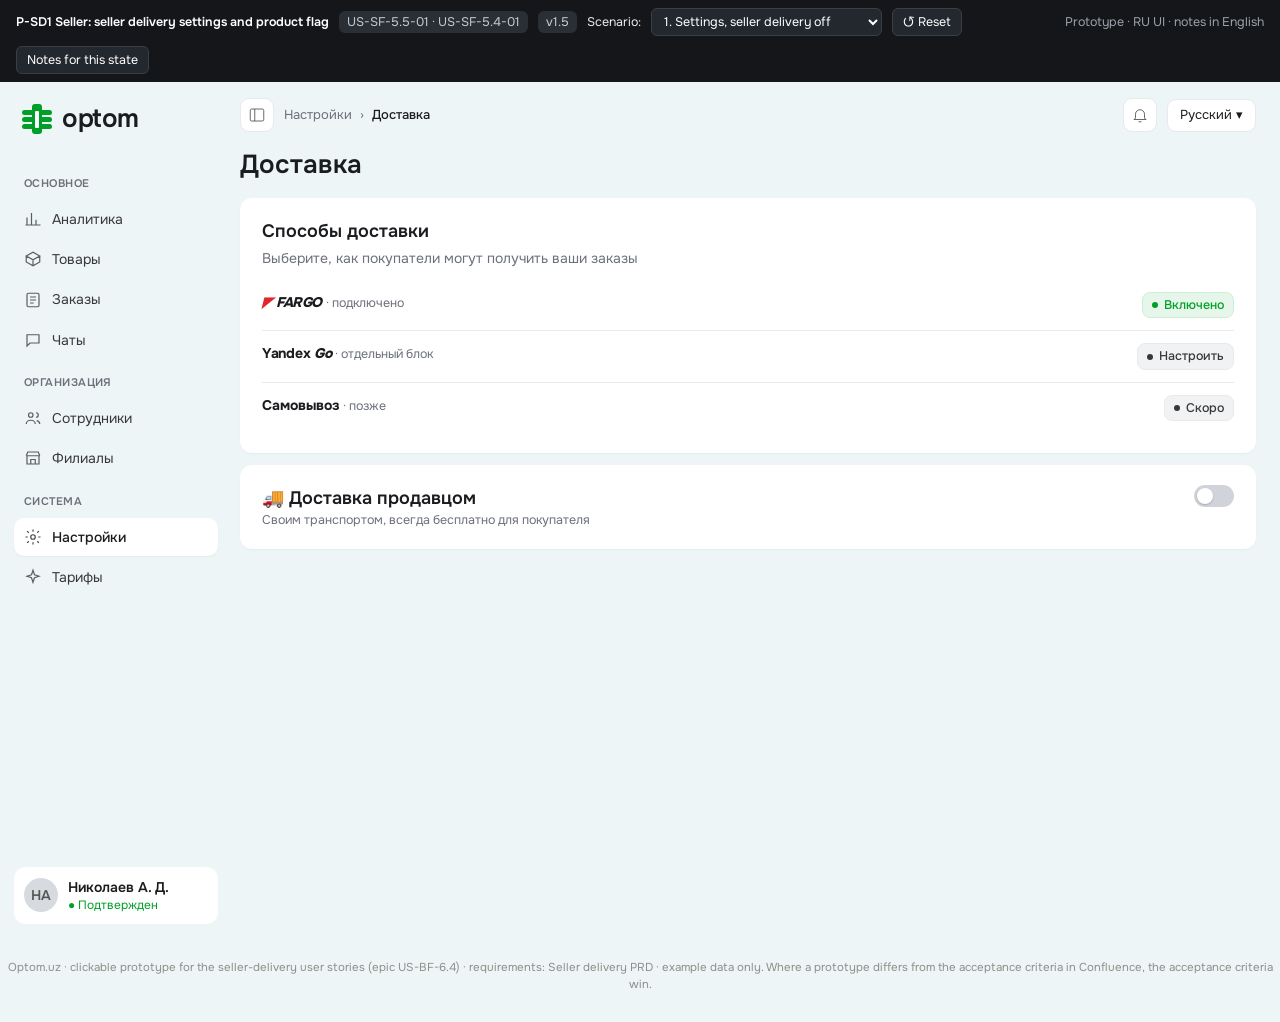
==== commit 206072a7: "P-SD1 - P-SD4 v1.5: order total threshold, no MOQ rule, lines set aside, no delivery code, 7-day rec" ====
--- a/p-sd1-seller-settings.html
+++ b/p-sd1-seller-settings.html
@@ -262,9 +262,6 @@
 .sdcard .why{color:var(--red);font-size:13px;margin-top:4px}
 .info{display:inline-grid;place-items:center;width:18px;height:18px;border-radius:50%;background:#eceef1;color:var(--ink-2);font-size:11px;font-weight:700;cursor:pointer;margin-left:6px;vertical-align:middle}
 .tip{background:#1b1c1f;color:#fff;border-radius:10px;padding:10px 12px;font-size:12.5px;margin-top:8px;max-width:420px}
-.codebox{display:flex;gap:8px;justify-content:center;margin:14px 0}
-.codebox input{width:52px;height:60px;text-align:center;font-size:26px;font-weight:600;border:1.5px solid var(--line-2);border-radius:12px;outline:none}
-.codebox input:focus{border-color:var(--green)}
 .overdue{color:var(--red);font-weight:600}
 .dflt{border:1px solid var(--line);border-radius:14px;padding:16px;background:#fff}
 .dflt h4{margin:14px 0 8px;font-size:15px}
@@ -283,6 +280,12 @@
 .reasons label.on{border-color:var(--green);background:var(--green-50)}
 .notif{background:#fff;border-radius:16px;box-shadow:0 10px 30px rgba(0,0,0,.15);padding:12px 14px;display:flex;gap:10px;max-width:360px}
 .notif .ic2{width:36px;height:36px;border-radius:10px;background:var(--green);color:#fff;display:grid;place-items:center;font-weight:700;flex:none}
+.qty{display:inline-flex;align-items:center;gap:8px;border:1px solid var(--line-2);border-radius:9px;padding:2px 4px}
+.qty button{width:24px;height:24px;border:0;background:#f1f2f4;border-radius:6px;cursor:pointer;font-size:14px}
+.cline .lsum{min-width:120px;text-align:right}
+.cline.dim{opacity:.6}
+.aside2{border:1px dashed var(--line-2);border-radius:12px;padding:10px 12px 12px;margin-top:14px;background:#fafbfc}
+.warn2{color:#b54708;margin-top:4px}
 </style></head><body>
 <div id="app"></div><p style="text-align:center;color:#8b9189;font-size:11.5px;margin:18px 0 28px">Optom.uz · clickable prototype for the seller-delivery user stories (epic US-BF-6.4) · requirements: Seller delivery PRD · example data only. Where a prototype differs from the acceptance criteria in Confluence, the acceptance criteria win.</p>
 <script>// Prototype harness: scenario picker, notes panel, toasts, icons, seller shell
@@ -363,14 +366,15 @@
 // P-SD1 Seller: seller-delivery settings and product flag
 const TERMS = [["D0_1", "Сегодня или завтра"], ["D2_3", "2–3 дня"], ["D4_7", "4–7 дней"], ["D8_14", "8–14 дней"], ["D15_30", "15–30 дней"]];
 const CITIES = ["Ташкент", "Чирчик", "Ангрен", "Алмалык", "Самарканд", "Бухара", "Андижан", "Наманган", "Фергана", "Карши", "Навои", "Нукус"];
-const PRODUCTS = [{ n: "Холодильник Artel HD 455", p: 6300000, m: 1, f: false }, { n: "Стиральная машина LG F2J3", p: 5200000, m: 1, f: false }, { n: "Стулья офисные (комплект)", p: 450000, m: 2, f: false },
-  { n: "Бумажные стаканы 250 мл", p: 900, m: 500, f: false }, { n: "Кружки керамические", p: 35000, m: 12, f: true }, { n: "Витринный холодильник", p: 4100000, m: 1, f: true }];
+// Demo catalogue of the seller. neg = negotiable price: never counts for seller delivery.
+const PRODUCTS = [{ n: "Холодильник Artel HD 455", p: 6300000, f: false }, { n: "Стиральная машина LG F2J3", p: 5200000, f: false }, { n: "Стулья офисные (комплект)", p: 450000, f: false },
+  { n: "Бумажные стаканы 250 мл", p: 900, f: false }, { n: "Кружки керамические", p: 35000, f: true }, { n: "Витринный холодильник", p: 4100000, f: true }, { n: "Холодильная камера на заказ", p: 0, f: false, neg: true }];
 const BR0 = [{ id: 1, name: "Филиал Чиланзар", city: "Ташкент", ticked: false, cities: [] }, { id: 2, name: "Склад Сергели", city: "Ташкент", ticked: false, cities: [] },
   { id: 3, name: "Филиал Самарканд", city: "Самарканд", ticked: false, cities: [] }, { id: 4, name: "Новый склад (без адреса)", city: "", ticked: false, cities: [] }];
 let S = {};
 function reset(o) {
   closeModal();
-  S = Object.assign({ view: "settings", on: false, price: "", moq: "", note: "", branches: JSON.parse(JSON.stringify(BR0)), saved: null, activeOrders: 0, adminOff: "", failSave: false, picker: null,
+  S = Object.assign({ view: "settings", on: false, price: "", note: "", branches: JSON.parse(JSON.stringify(BR0)), saved: null, activeOrders: 0, adminOff: "", failSave: false, picker: null,
     flag: false, sdOn: true, negotiable: false, prodPrice: "6 300 000", dirty: false }, o || {});
   render();
 }
@@ -379,13 +383,14 @@
   const e = {};
   if (!S.on) return e;
   if (S.price !== "" && (num(S.price) < 1000 || num(S.price) > 1e9)) e.price = "Введите сумму от 1 000 до 1 000 000 000 сум";
-  if (S.moq !== "" && (num(S.moq) < 1 || num(S.moq) > 100000)) e.moq = "Введите количество от 1 до 100 000";
   const t = S.branches.filter(b => b.ticked);
   if (!t.length) e.br = "Выберите хотя бы один филиал, из которого вы доставляете";
   t.forEach(b => { if (!b.cities.length) e["c" + b.id] = "Добавьте хотя бы один город, куда доставляет филиал"; else if (b.cities.some(c => !c.term)) e["t" + b.id] = "Выберите срок доставки для каждого города"; });
   return e;
 }
-const qualify = () => PRODUCTS.filter(p => p.f || (S.price !== "" && p.p >= num(S.price)) || (S.moq !== "" && p.m >= num(S.moq))).length;
+// Live count (SD-S7, proposed) is M-SD48 «Отмечено товаров: {n}»: flagged fixed-price products only,
+// because the order-total rule cannot be counted per product.
+const qualify = () => PRODUCTS.filter(p => !p.neg && p.f).length;
 function cityRows(b, ro) {
   return b.cities.map((c, i) => `<div class="cityrow"><div class="inp" style="background:#f6f7f9">${esc(c.city)}</div>
     <select class="inp" data-term="${b.id}:${i}" ${ro ? "disabled" : ""}><option value="">Срок доставки…</option>${TERMS.map(t => `<option value="${t[0]}" ${c.term === t[0] ? "selected" : ""}>${t[1]}</option>`).join("")}</select>
@@ -404,12 +409,11 @@
   const head = `<div class="row" style="justify-content:space-between;align-items:flex-start"><div><h3 style="margin:0">🚚 Доставка продавцом</h3><p class="sub small">Своим транспортом, всегда бесплатно для покупателя</p></div><button class="toggle ${S.on ? "on" : ""}" id="sw" ${ro ? "disabled" : ""}></button></div>`;
   if (S.adminOff) return `<div class="card">${head}<div class="alert e mt12"><span class="ic">!</span><div><b>Доставка продавцом отключена администратором: ${esc(S.adminOff)}</b>Обратитесь в поддержку, если не согласны.</div></div></div>`;
   if (!S.on) return `<div class="card">${head}</div>`;
-  const warn = S.price === "" && S.moq === "" && !PRODUCTS.some(p => p.f) ? `<div class="alert w mt12"><span class="ic">!</span><div>Сейчас ни один товар не подходит для бесплатной доставки. Укажите порог или отметьте товары.</div></div>` : "";
+  const warn = S.price === "" && !PRODUCTS.some(p => p.f) ? `<div class="alert w mt12"><span class="ic">!</span><div>Сейчас ни один товар не подходит для бесплатной доставки. Укажите порог или отметьте товары.</div></div>` : "";
   return `<div class="card">${head}
-    <div class="${mobile ? "" : "grid2"} mt16"><div class="field"><label>Бесплатно, если цена товара от</label><input class="inp ${e.price ? "err" : ""}" id="price" placeholder="например, 5 000 000" value="${esc(S.price)}"><span class="hint">сум, цена со скидкой продавца</span>${e.price ? `<span class="err-t">${e.price}</span>` : ""}</div>
-      <div class="field"><label>Бесплатно, если минимальный заказ от</label><input class="inp ${e.moq ? "err" : ""}" id="moq" placeholder="например, 100" value="${esc(S.moq)}"><span class="hint">шт. Минимальный заказ товара указывается в карточке товара</span>${e.moq ? `<span class="err-t">${e.moq}</span>` : ""}</div></div>
+    <div class="field mt16" style="${mobile ? "" : "max-width:440px"}"><label>Бесплатно, если сумма заказа от</label><input class="inp ${e.price ? "err" : ""}" id="price" placeholder="например, 5 000 000" value="${esc(S.price)}"><span class="hint">Сумма одного заказа из этого филиала, без учёта промокодов</span>${e.price ? `<span class="err-t">${e.price}</span>` : ""}</div>
     <div class="field"><label>Условия для покупателя <span class="counter">${S.note.length}/300</span></label><textarea class="inp" id="note" maxlength="300" placeholder="Например: доставка до подъезда, разгрузка за счёт покупателя">${esc(S.note)}</textarea></div>
-    <div class="pill g">Сейчас подходят товаров: ${qualify()}</div>${warn}
+    <div class="pill g">Отмечено товаров: ${qualify()}</div>${warn}
     <h4 style="margin:18px 0 0">Филиалы, из которых вы доставляете</h4>${S.branches.map(b => branchBlock(b, e, ro)).join("")}
     ${e.br ? `<div class="err-t mt8">${e.br}</div>` : ""}
     <div class="row mt16"><button class="btn pri" id="save" ${valid ? "" : "disabled"}>Сохранить</button>${S.saved ? `<span class="hint">Сохранено ${S.saved}</span>` : ""}</div></div>`;
@@ -441,7 +445,7 @@
     if (S.on && S.activeOrders) return offDialog();
     S.on = !S.on; render(); };
   const inp = (id, k) => { const el = $("#" + id); if (el) el.oninput = e => { S[k] = e.target.value; const p = el.selectionStart; render(); const n = $("#" + id); n.focus(); try { n.setSelectionRange(p, p); } catch (_) {} }; };
-  inp("price", "price"); inp("moq", "moq"); inp("note", "note");
+  inp("price", "price"); inp("note", "note");
   document.querySelectorAll("[data-br]").forEach(c => c.onchange = () => { const b = S.branches.find(x => x.id == c.dataset.br); b.ticked = c.checked; if (b.ticked && !b.cities.length) b.cities.push({ city: b.city, term: "" }); render(); });
   document.querySelectorAll("[data-term]").forEach(s => s.onchange = () => { const [b, i] = s.dataset.term.split(":"); S.branches.find(x => x.id == b).cities[i].term = s.value; render(); });
   document.querySelectorAll("[data-rm]").forEach(s => s.onclick = () => { const [b, i] = s.dataset.rm.split(":"); S.branches.find(x => x.id == b).cities.splice(i, 1); render(); });
@@ -457,10 +461,10 @@
   $("#keep", m).onclick = closeModal; $("#off", m).onclick = () => { closeModal(); S.on = false; render(); toast("Настройки сохранены"); };
 }
 const filled = () => { const b = JSON.parse(JSON.stringify(BR0)); b[0].ticked = true; b[0].cities = [{ city: "Ташкент", term: "D0_1" }, { city: "Чирчик", term: "D2_3" }]; b[2].ticked = true; b[2].cities = [{ city: "Самарканд", term: "D0_1" }, { city: "Бухара", term: "D4_7" }]; return b; };
-harness({ title: "P-SD1 Seller: seller delivery settings and product flag", stories: "US-SF-5.5-01 · US-SF-5.4-01", version: "1.0" }, [
+harness({ title: "P-SD1 Seller: seller delivery settings and product flag", stories: "US-SF-5.5-01 · US-SF-5.4-01", version: "1.5" }, [
   { label: "Settings, seller delivery off", apply: () => reset(), notes: ["Default state: the block is off and shows nothing else (US-SF-5.5-01 AC1).", "Click the switch to turn it on (AC2). Fargo, Yandex Go and pickup are only placeholders here."], src: "Seller delivery PRD 5.1 · not designed (DR-SD5)" },
-  { label: "Settings filled in, two branches", apply: () => reset({ on: true, price: "5 000 000", moq: "100", note: "Доставка до подъезда, разгрузка за счёт покупателя.", branches: filled() }), notes: ["Two branches deliver; each city has its own delivery time from five fixed ranges (AC3, AC4).", "Try \"+ Добавить город\" and pick Ташкент again to see \"Этот город уже добавлен\" (AC5).", "The live count \"Сейчас подходят товаров\" changes with the thresholds (AC10, nice to have).", "\"Новый склад\" has no city, so it cannot be ticked (AC9)."], src: "PRD 4.3, 4.6, 5.1" },
-  { label: "Validation errors", apply: () => { const b = JSON.parse(JSON.stringify(BR0)); b[0].ticked = true; b[0].cities = [{ city: "Ташкент", term: "" }]; b[1].ticked = true; reset({ on: true, price: "500", branches: b }); }, notes: ["\"Сохранить\" stays disabled while any error is shown (AC6).", "Errors: price out of range, a branch without a city, a city without a delivery time."], src: "PRD 5.1 field table, M-SD12, M-SD13, M-SD26" },
+  { label: "Settings filled in, two branches", apply: () => reset({ on: true, price: "5 000 000", note: "Доставка до подъезда, разгрузка за счёт покупателя.", branches: filled() }), notes: ["Two branches deliver; each city has its own delivery time from five fixed ranges (AC3, AC4).", "Try \"+ Добавить город\" and pick Ташкент again to see \"Этот город уже добавлен\" (AC5).", "One threshold only: \"Бесплатно, если сумма заказа от\" (L-SD2, changed in v1.5). It is compared with the total of one order from one branch: Σ price after the seller's discount × quantity, before promo codes; out-of-stock and negotiable-price lines do not count; \"at least\" (≥). If the total reaches it, every line of that order is delivered free (decided 01.11.2026, OQ-SD1).", "Example: threshold 5 000 000 сум; an order of 2 000 000 + 1 500 000 + 2 000 000 = 5 500 000 сум from the same branch → the whole order qualifies.", "The MOQ threshold \"Бесплатно, если минимальный заказ от\" is removed from the MVP (later; OQ-SD3).", "The hint under the field is M-SD64 \"The total of one order from this branch, before promo codes\". The amount is in сум.", "The live count is now M-SD48 \"Отмечено товаров: N\" (AC10, nice to have): flagged products only, because the order-total rule cannot be counted per product. Negotiable-price products never count.", "\"Новый склад\" has no city, so it cannot be ticked (AC9)."], src: "PRD 4.3, 4.6, 5.1" },
+  { label: "Validation errors", apply: () => { const b = JSON.parse(JSON.stringify(BR0)); b[0].ticked = true; b[0].cities = [{ city: "Ташкент", term: "" }]; b[1].ticked = true; reset({ on: true, price: "500", branches: b }); }, notes: ["\"Сохранить\" stays disabled while any error is shown (AC6).", "Errors: the order-total threshold out of range (M-SD13, 1 000 – 1 000 000 000 сум), a branch without a city, a city without a delivery time. An empty threshold is allowed: then only flagged products qualify."], src: "PRD 5.1 field table, M-SD12, M-SD13, M-SD26" },
   { label: "Turning off with active orders", apply: () => reset({ on: true, price: "5 000 000", branches: filled(), activeOrders: 3, saved: "вчера в 18:10" }), notes: ["Click the switch: the dialog warns that 3 active orders must still be delivered (AC11).", "\"Выключить\" turns the method off for new checkouts only."], src: "PRD SD-S9, M-SD16" },
   { label: "Switched off by the admin", apply: () => reset({ on: false, adminOff: "покупателям предлагали платную доставку" }), notes: ["The switch is locked and the admin's reason is shown (AC13). The seller cannot turn it back on."], src: "PRD SD-S10, M-SD22; US-AF-2.3-01" },
   { label: "Product form with the flag", apply: () => reset({ view: "product", flag: true }), notes: ["Checkbox \"Бесплатная доставка продавцом\" with its hint (US-SF-5.4-01 AC1).", "Saving only this field does not send the product back to moderation (AC4).", "Tick \"Договорная цена\" to see the checkbox disabled (AC5, proposed)."], src: "PRD 5.2 · not designed (DR-SD7)" },
